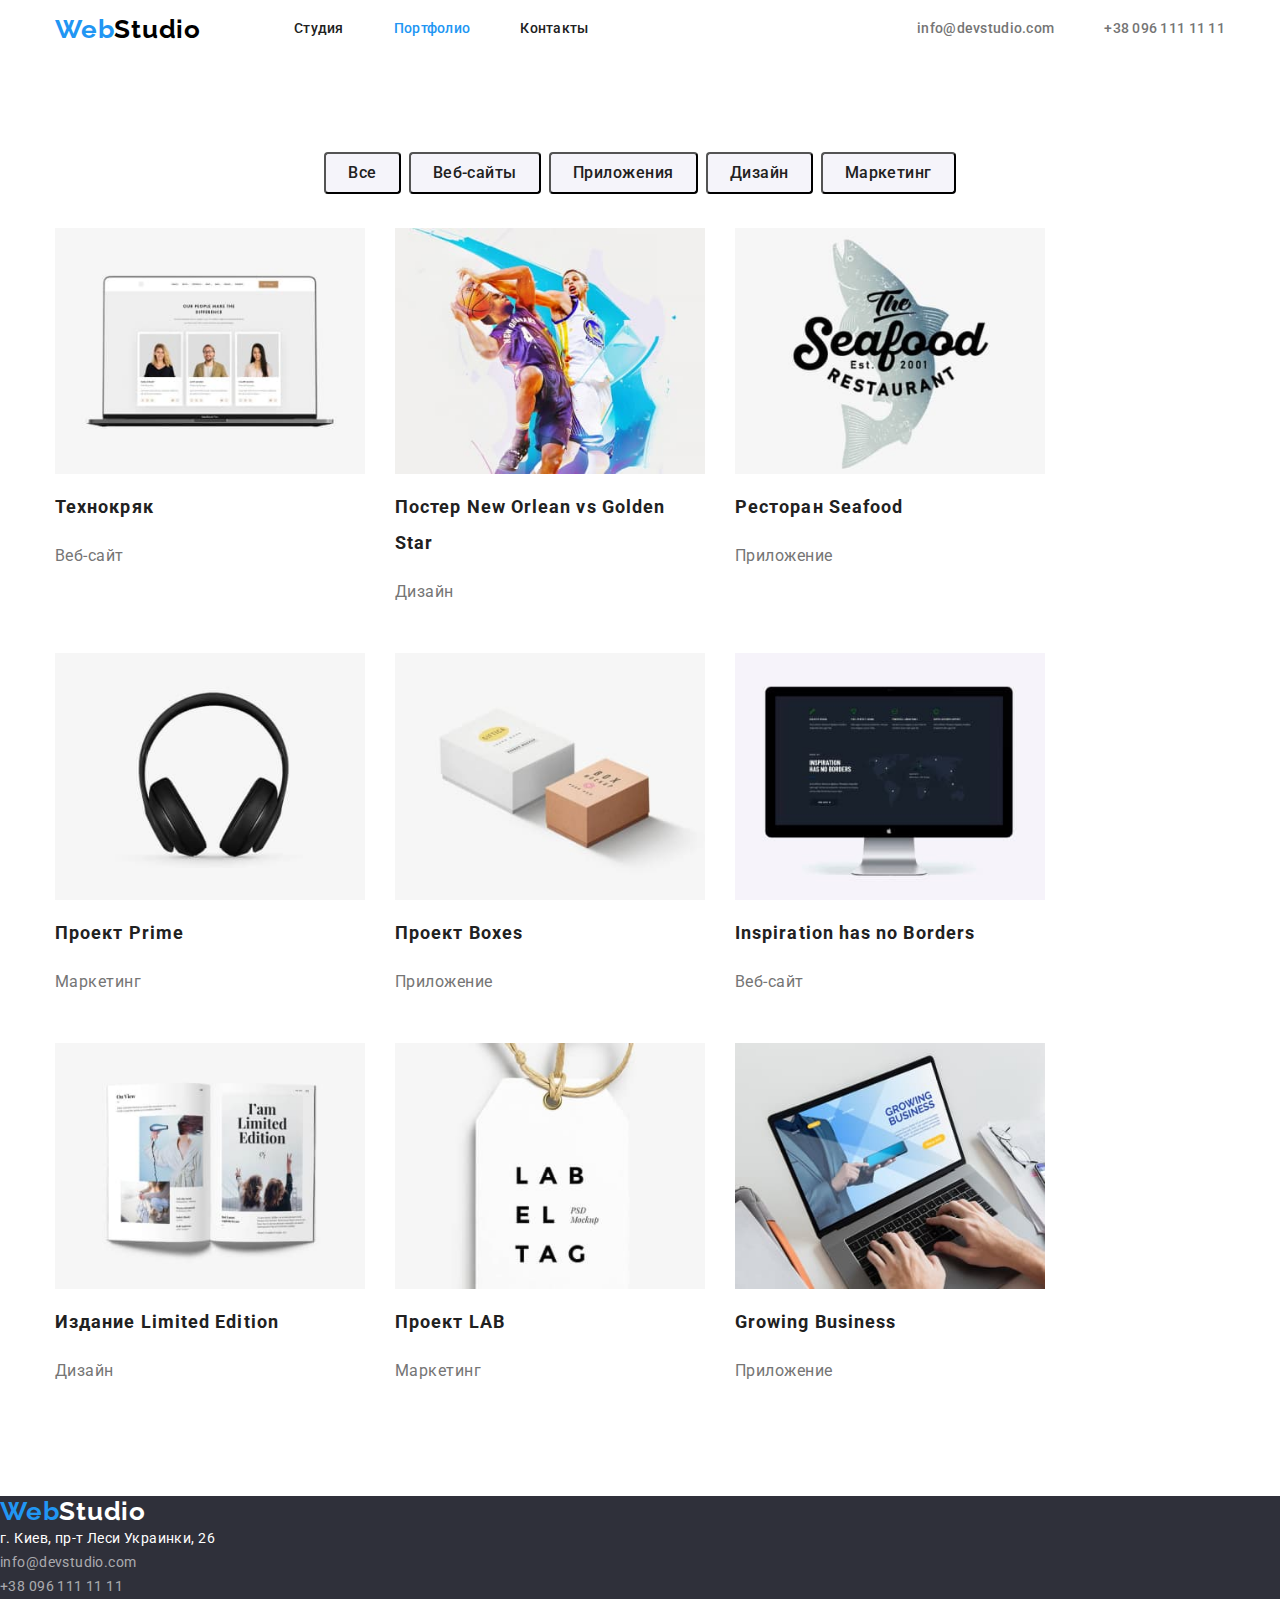
==== portfolio.html @ 19ba5fe2 "добавляет блочную модель и флексбоксы" ====
<!DOCTYPE html>
<html lang="ru">
<head>
    <meta charset="UTF-8">
    <meta http-equiv="X-UA-Compatible" content="IE=edge">
    <meta name="viewport" content="width=device-width, initial-scale=1.0">
    <title>Портфолио</title> 
    <link href="https://fonts.googleapis.com/css2?family=Raleway:wght@700&family=Roboto:wght@400;500;700;900&display=swap"
          rel="stylesheet">
    <link rel="stylesheet" href="https://cdnjs.cloudflare.com/ajax/libs/modern-normalize/1.0.0/modern-normalize.min.css">
    <link rel="stylesheet" href="css/styles.css">
</head>
<body>
    <!--Site header -->
    <header class="page-header">
        <div class="container main-page">
            <nav class="header-nav">
                <a href="" class="logo">Web<span class="logo-studio">Studio</span></a>

                <ul class="site-nav list">
                    <li class="item"><a href="./index.html" class="link">Студия</a></li>
                    <li class="item"><a href="" class="link current">Портфолио</a></li>
                    <li class="item"><a href="" class="link">Контакты</a></li>
                </ul>
            </nav>

            <ul class="auth list">
                <li class="item"><a href="" class="auth-link">info@devstudio.com</a></li>
                <li class="item"><a href="" class="auth-link">+38 096 111 11 11</a></li>
            </ul>
        </div>
    </header>
    <!--portfolio -->
    <main>
        <!--portfolio button -->
        <section class="section">
            <div class="container">
                <ul class="btn list">
                    <li class="item">
                        <button type="button" class="btn-link">Все</button>
                    </li>
                    <li class="item">
                        <button type="button" class="btn-link">Веб-сайты</button>
                    </li>
                    <li class="item">
                        <button type="button" class="btn-link">Приложения</button>
                    </li>
                    <li class="item">
                        <button type="button" class="btn-link">Дизайн</button>
                    </li>
                    <li class="item">
                        <button type="button" class="btn-link">Маркетинг</button>
                    </li>
                </ul>
                <!--portfolio img  -->

                <ul class="portfolio-ection list">
                    <li class="item">
                        <img src="images/website.jpg" alt="web site" width="370">
                        <h2 class="portfolio-title">Технокряк</h2>
                        <p class="portfolio-text">Веб-сайт</p>
                    </li>
                    <li class="item">
                        <img src="images/basketball.jpg" alt="basketball players" width="370">
                        <h2 class="portfolio-title">Постер New Orlean vs Golden Star</h2>
                        <p class="portfolio-text">Дизайн</p>
                    </li>
                    <li class="item">
                        <img src="images/restaurant.jpg" alt="restaurant logo" width="370">
                        <h2 class="portfolio-title">Ресторан Seafood</h2>
                        <p class="portfolio-text">Приложение</p>
                    </li>
                    <li class="item">
                        <img src="images/headphones.jpg" alt="headphones" width="370">
                        <h2 class="portfolio-title">Проект Prime</h2>
                        <p class="portfolio-text">Маркетинг</p>
                    </li>
                    <li class="item">
                        <img src="images/box.jpg" alt="box" width="370">
                        <h2 class="portfolio-title">Проект Boxes</h2>
                        <p class="portfolio-text">Приложение</p>
                    </li>
                    <li class="item">
                        <img src="images/screen.jpg" alt="screen" width="370">
                        <h2 class="portfolio-title">Inspiration has no Borders</h2>
                        <p class="portfolio-text">Веб-сайт</p>
                    </li>
                    <li class="item">
                        <img src="images/book.jpg" alt="book" width="370">
                        <h2 class="portfolio-title">Издание Limited Edition</h2>
                        <p class="portfolio-text">Дизайн</p>
                    </li>
                    <li class="item">
                        <img src="images/label.jpg" alt="label" width="370">
                        <h2 class="portfolio-title">Проект LAB</h2>
                        <p class="portfolio-text">Маркетинг</p>
                    </li>
                    <li class="item">
                        <img src="images/notebook.jpg" alt="notebook" width="370">
                        <h2 class="portfolio-title">Growing Business</h2>
                        <p class="portfolio-text">Приложение</p>
                    </li>
                </ul>
            </div>
        </section>
    </main>
    <!--footer-->
    <footer class="footer">
        <a href="" class="footer-logo">Web<span class="footer-studio">Studio</span> </a>

        <address>
            <ul class="address list">
                <li class="address-link">г. Киев, пр-т Леси Украинки, 26</li>
                <li><a href="" class="footer-link">info@devstudio.com</a></li>
                <li><a href="" class="footer-link">+38 096 111 11 11</a></li>
            </ul>
        </address>
    </footer>
</body>
</html>
---- css/styles.css ----
:root {
  --primary-text-colour: #757575;
  --title-text-colour: #212121;
  --accent-text-colour: #2196f3;
  --primary-white-colour: #fff;
  --background-secondary-color: #2f303a;
  --background-grey-color: #f5f4fa;
}

body {
  background-color: var(--primary-white-colour);
  color: var(--primary-text-colour);
  font-family: Roboto, sans-serif;
}

.list {
  list-style: none;
  padding: 0;
  margin: 0;
}

/* Site header */

.container {
  width: 1200px;
  padding-left: 15px;
  padding-right: 15px;
  margin: 0 auto;
}

.main-page,
.header-nav {
  display: flex;
  align-items: center;  
}

 

.logo,
.footer-logo {
  color: var(--accent-text-colour);
  font-family: Raleway, sans-serif;
  font-weight: 700;
  font-size: 26px;
  line-height: 1.19;
  letter-spacing: 0.03em;
  text-decoration: none;
}

.logo-studio {
  color: #000000;
}

.site-nav {
  display: flex;
  margin-left: 93px;
}

.site-nav .item + .item {
  margin-left: 50px;
}

.link {
  display: block;
  padding-top: 21px;
  padding-bottom: 21px;
  
  color: var(--title-text-colour);
  font-weight: 500;
  font-size: 14px;
  line-height: 1.14;
  letter-spacing: 0.02em;
  text-decoration: none;
}

.link:hover,
.link:focus {
  color: var(--accent-text-colour);
}

.link.current {
  color: var(--accent-text-colour);
}

.auth  {
   display: flex;
   margin-left: auto;
}

.auth .item + .item {
  margin-left: 50px;
}

.auth-link {
  display: block;
  padding-top: 21px;
  padding-bottom: 21px;
  
  color: var(--primary-text-colour);
  font-weight: 500;
  font-size: 14px;
  line-height: 1.14;
  letter-spacing: 0.02em;
  text-decoration: none;
}

.auth-link:hover,
.auth-link:focus {
  color: var(--accent-text-colour);
}

/* Hero */

.hero {
  background-color: var(--background-secondary-color);
  text-align: center;
}

.section-hero {
  padding-top: 200px;
  padding-bottom: 200px;
}

.title {
  margin-top: 0;
  margin-bottom: 30px;

  color: var(--primary-white-colour);
  font-weight: 900;
  font-size: 44px;
  line-height: 1.36;
  letter-spacing: 0.06em;
  text-transform: uppercase;
}

.button {
  background-color: var(--accent-text-colour);
  color: var(--primary-white-colour);

  font-weight: 700;
  font-size: 16px;
  line-height: 1.88;
  letter-spacing: 0.06em;
  cursor: pointer;
}

/* features */

.section {
  padding-top: 94px;
  padding-bottom: 94px;
}

.section.no-padding {
  padding-top: 0;
  padding-bottom: 94px;
}

.feature {
  display: flex;
}

.feature .item + .item {
  margin-left: 30px;
}

.feature .item {
  width: 270px;
}

.section-title {
  margin-top: 0;
  margin-bottom: 10px;

  color: var(--title-text-colour);
  font-weight: 700;
  font-size: 14px;
  line-height: 1.14;
  letter-spacing: 0.03em;
  text-transform: uppercase;
}

.section-text {
  margin-top: 0;
  margin-bottom: 0;

  font-weight: 400;
  font-size: 14px;
  line-height: 1.71;
  letter-spacing: 0.03em;
}

/* Activities */

.heading {
  margin-top: 0;
  margin-bottom: 50px;

  color: var(--title-text-colour);
  font-weight: 700;
  font-size: 36px;
  line-height: 1.17;
  text-align: center;
  letter-spacing: 0.03em;
}

.img  {
  display: flex;

  margin-top: 0;
  margin-bottom: 0;
}

.img .item + .item {
  margin-left: 30px;
}


/* Team */

.team {
  background: var(--background-grey-color);  
}

.caption {
  margin-top: 0;
  margin-bottom: 50px;

  color: var(--title-text-colour);
  font-weight: 700;
  font-size: 36px;
  line-height: 1.17;
  text-align: center;
  letter-spacing: 0.03em;
}

.caption-content {
  display: flex; 
}

.caption-content .item + .item {
  margin-left: 30px;
}

img {
  display: block;
  max-width: 100%;
  height: auto;
}

.card-content {
  background-color: var(--primary-white-colour);
  text-align: center;
  padding-top: 30px;
  padding-bottom: 30px;
}

.caption-title {
  margin-top: 0;
  margin-bottom: 10px;

  color: var(--title-text-colour);
  font-weight: 500;
  font-size: 16px;
  line-height: 1.19;
  letter-spacing: 0.03em;
}

.caption-text {
  margin-bottom: 0;
  margin-top: 0;

  font-weight: 400;
  font-size: 16px;
  line-height: 1.19;
  letter-spacing: 0.03em;
}

/* footer */
.footer {
  background-color: var(--background-secondary-color);
}

.footer-studio {
  color: var(--primary-white-colour);
}

.address-link {
  color: var(--primary-white-colour);
  font-style: normal;
  font-weight: 400;
  font-size: 14px;
  line-height: 1.71;
  letter-spacing: 0.03em;
}

.footer-link {
  color: rgba(255, 255, 255, 0.6);
  font-style: normal;
  font-weight: 400;
  font-size: 14px;
  line-height: 1.71;
  letter-spacing: 0.03em;
  text-decoration: none;
}

.footer-link:hover,
.footer-link:focus {
  color: var(--accent-text-colour);
}

/* portfolio */

/* portfolio button */

.btn {
  display: flex;
  justify-content: center;
  margin-bottom: 34px;
}

.btn .item + .item {
  margin-left: 8px;
}

.btn-link {
  
  border-radius: 4px;
  padding: 6px 22px;

  background-color: #f5f4fa;
  color: var(--title-text-colour);
  font-weight: 500;
  font-size: 16px;
  line-height: 1.63;
  letter-spacing: 0.03em;
  cursor: pointer;
}

.btn-link:hover,
.btn-link:focus {
  background-color: var(--accent-text-colour);
  color: var(--primary-white-colour);
}

/* portfolio img  */

.portfolio-ection {
  display: flex;
  flex-wrap: wrap;
  
  margin-left: -30px;
  margin-bottom: -30px;  
}
 
.portfolio-ection .item {
  flex-basis: calc(100% / 3 - 90px);

  margin-left: 30px;
  margin-bottom: 30px;    
}

.portfolio-title {
  color: var(--title-text-colour);
  font-weight: 700;
  font-size: 18px;
  line-height: 2;
  letter-spacing: 0.06em;
}

.portfolio-text {
  font-weight: 400;
  font-size: 16px;
  line-height: 1.88;
  letter-spacing: 0.03em;
}
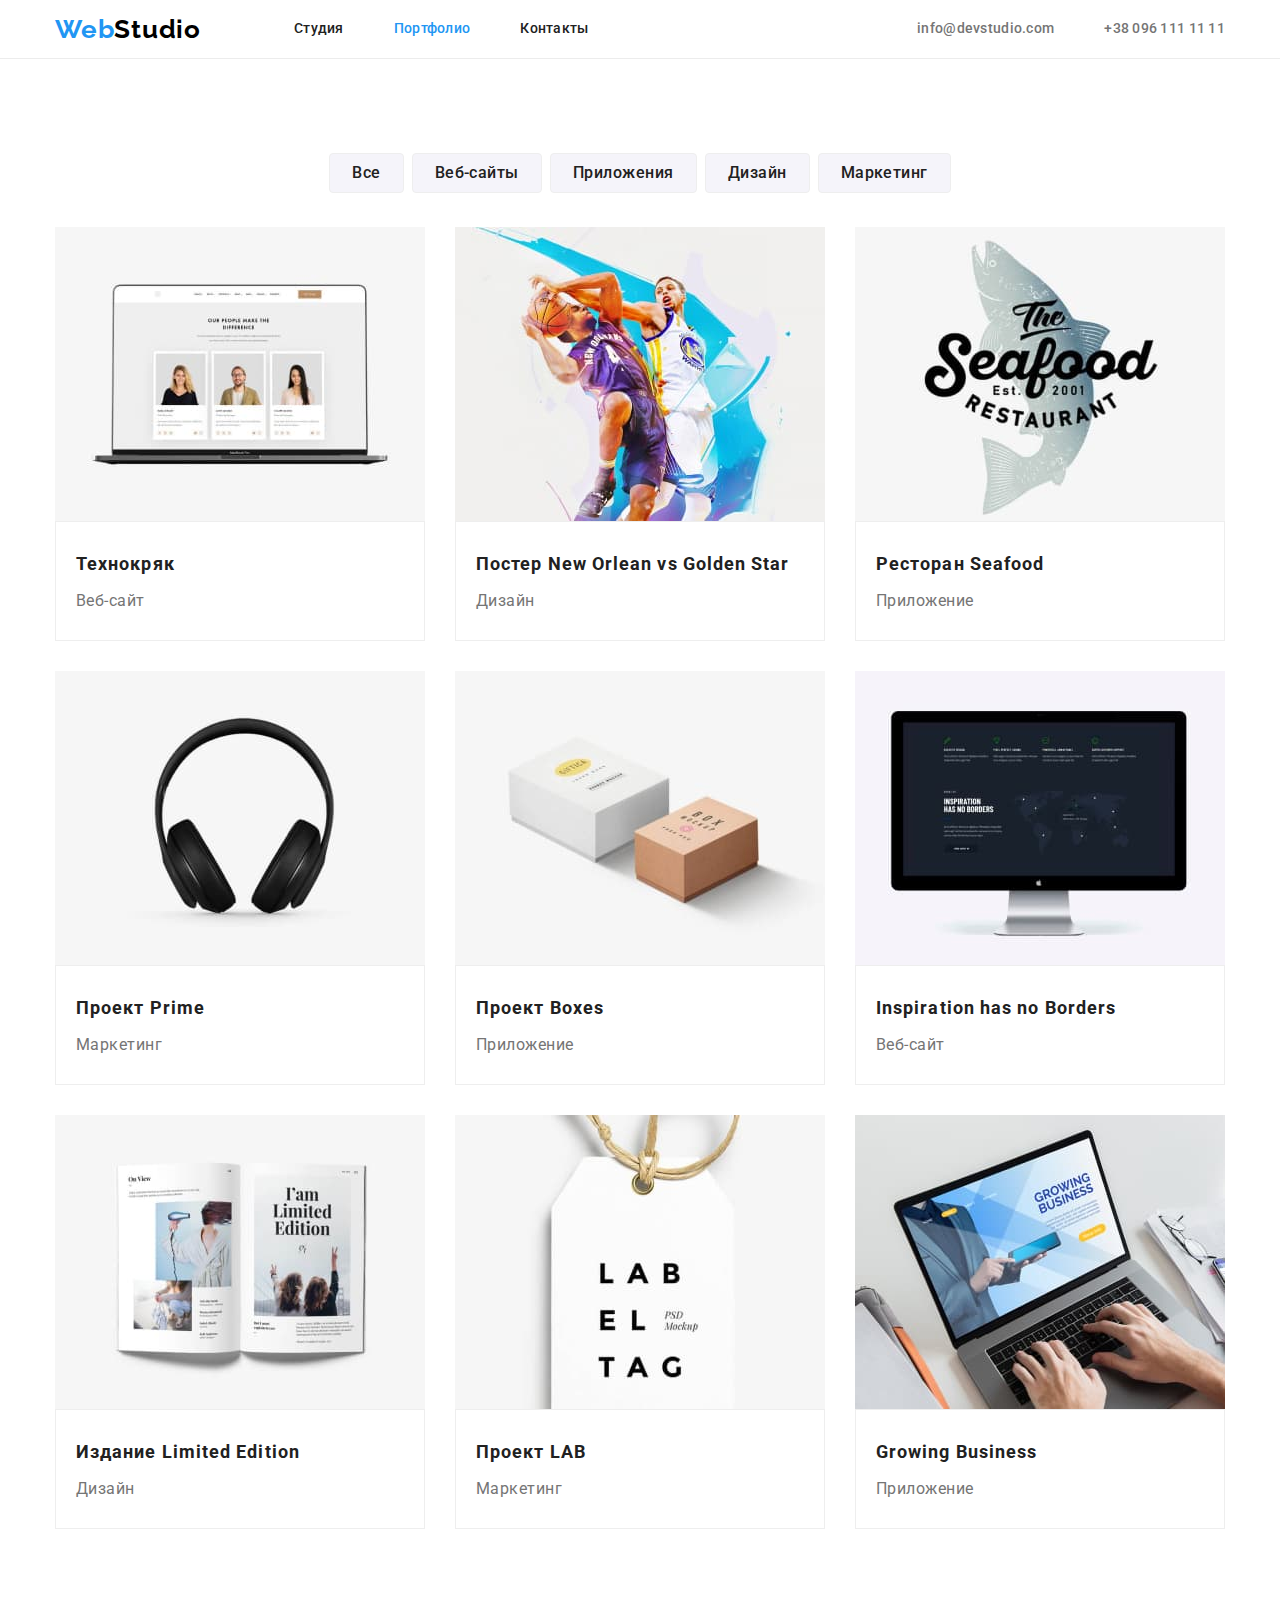
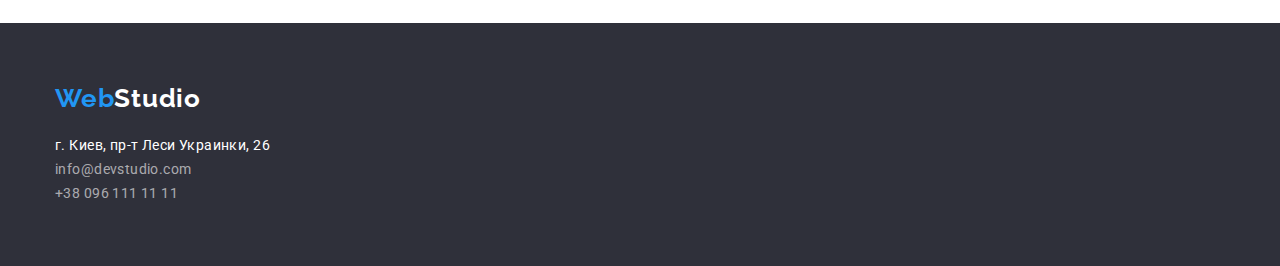
==== commit 103682bc: "добавляет доработки по флексам" ====
--- a/portfolio.html
+++ b/portfolio.html
@@ -12,7 +12,7 @@
 </head>
 <body>
     <!--Site header -->
-    <header class="page-header">
+    <header class="page-header portfolio-heder">
         <div class="container main-page">
             <nav class="header-nav">
                 <a href="" class="logo">Web<span class="logo-studio">Studio</span></a>
@@ -35,6 +35,7 @@
         <!--portfolio button -->
         <section class="section">
             <div class="container">
+                
                 <ul class="btn list">
                     <li class="item">
                         <button type="button" class="btn-link">Все</button>
@@ -56,49 +57,85 @@
 
                 <ul class="portfolio-ection list">
                     <li class="item">
-                        <img src="images/website.jpg" alt="web site" width="370">
-                        <h2 class="portfolio-title">Технокряк</h2>
-                        <p class="portfolio-text">Веб-сайт</p>
+                        <div class="portfolio-card">
+                            <img src="images/website.jpg" alt="web site" width="370">
+                        </div>
+                        <div class="portfolio-content">
+                            <h2 class="portfolio-title">Технокряк</h2>
+                            <p class="portfolio-text">Веб-сайт</p>
+                        </div>
                     </li>
                     <li class="item">
+                        <div class="portfolio-card">
                         <img src="images/basketball.jpg" alt="basketball players" width="370">
-                        <h2 class="portfolio-title">Постер New Orlean vs Golden Star</h2>
-                        <p class="portfolio-text">Дизайн</p>
+                        </div>
+                        <div class="portfolio-content">
+                            <h2 class="portfolio-title">Постер New Orlean vs Golden Star</h2>
+                            <p class="portfolio-text">Дизайн</p>
+                        </div>
                     </li>
                     <li class="item">
-                        <img src="images/restaurant.jpg" alt="restaurant logo" width="370">
-                        <h2 class="portfolio-title">Ресторан Seafood</h2>
-                        <p class="portfolio-text">Приложение</p>
+                        <div class="portfolio-card">
+                            <img src="images/restaurant.jpg" alt="restaurant logo" width="370">
+                        </div>
+                        <div class="portfolio-content">
+                            <h2 class="portfolio-title">Ресторан Seafood</h2>
+                            <p class="portfolio-text">Приложение</p>
+                        </div>
                     </li>
                     <li class="item">
-                        <img src="images/headphones.jpg" alt="headphones" width="370">
-                        <h2 class="portfolio-title">Проект Prime</h2>
-                        <p class="portfolio-text">Маркетинг</p>
+                        <div class="portfolio-card">
+                            <img src="images/headphones.jpg" alt="headphones" width="370">
+                        </div>
+                        <div class="portfolio-content">
+                            <h2 class="portfolio-title">Проект Prime</h2>
+                            <p class="portfolio-text">Маркетинг</p>
+                        </div>
                     </li>
                     <li class="item">
-                        <img src="images/box.jpg" alt="box" width="370">
-                        <h2 class="portfolio-title">Проект Boxes</h2>
-                        <p class="portfolio-text">Приложение</p>
+                        <div class="portfolio-card">
+                            <img src="images/box.jpg" alt="box" width="370">
+                        </div>
+                        <div class="portfolio-content">
+                            <h2 class="portfolio-title">Проект Boxes</h2>
+                            <p class="portfolio-text">Приложение</p>
+                        </div>
                     </li>
                     <li class="item">
-                        <img src="images/screen.jpg" alt="screen" width="370">
-                        <h2 class="portfolio-title">Inspiration has no Borders</h2>
-                        <p class="portfolio-text">Веб-сайт</p>
+                        <div class="portfolio-card">
+                            <img src="images/screen.jpg" alt="screen" width="370">
+                        </div>
+                        <div class="portfolio-content">
+                            <h2 class="portfolio-title">Inspiration has no Borders</h2>
+                            <p class="portfolio-text">Веб-сайт</p>
+                        </div>
                     </li>
                     <li class="item">
-                        <img src="images/book.jpg" alt="book" width="370">
-                        <h2 class="portfolio-title">Издание Limited Edition</h2>
-                        <p class="portfolio-text">Дизайн</p>
+                        <div class="portfolio-card">
+                            <img src="images/book.jpg" alt="book" width="370">
+                        </div>
+                        <div class="portfolio-content">
+                            <h2 class="portfolio-title">Издание Limited Edition</h2>
+                            <p class="portfolio-text">Дизайн</p>
+                        </div>
                     </li>
                     <li class="item">
-                        <img src="images/label.jpg" alt="label" width="370">
-                        <h2 class="portfolio-title">Проект LAB</h2>
-                        <p class="portfolio-text">Маркетинг</p>
+                        <div class="portfolio-card">
+                            <img src="images/label.jpg" alt="label" width="370">
+                        </div>
+                        <div class="portfolio-content">
+                            <h2 class="portfolio-title">Проект LAB</h2>
+                            <p class="portfolio-text">Маркетинг</p>
+                        </div>
                     </li>
                     <li class="item">
-                        <img src="images/notebook.jpg" alt="notebook" width="370">
-                        <h2 class="portfolio-title">Growing Business</h2>
-                        <p class="portfolio-text">Приложение</p>
+                        <div class="portfolio-card">
+                            <img src="images/notebook.jpg" alt="notebook" width="370">
+                        </div>
+                        <div class="portfolio-content">
+                            <h2 class="portfolio-title">Growing Business</h2>
+                            <p class="portfolio-text">Приложение</p>
+                        </div>
                     </li>
                 </ul>
             </div>
@@ -106,15 +143,18 @@
     </main>
     <!--footer-->
     <footer class="footer">
-        <a href="" class="footer-logo">Web<span class="footer-studio">Studio</span> </a>
+        <div class="container">
+            <a href="" class="footer-logo">Web<span class="footer-studio">Studio</span> </a>
+    
+            <address>
+                <ul class="address list">
+                    <li class="address-link">г. Киев, пр-т Леси Украинки, 26</li>
+                    <li><a href="" class="footer-link">info@devstudio.com</a></li>
+                    <li><a href="" class="footer-link">+38 096 111 11 11</a></li>
+                </ul>
+            </address>
+        </div>
+    </footer>
 
-        <address>
-            <ul class="address list">
-                <li class="address-link">г. Киев, пр-т Леси Украинки, 26</li>
-                <li><a href="" class="footer-link">info@devstudio.com</a></li>
-                <li><a href="" class="footer-link">+38 096 111 11 11</a></li>
-            </ul>
-        </address>
-    </footer>
 </body>
 </html>--- a/css/styles.css
+++ b/css/styles.css
@@ -31,10 +31,8 @@
 .main-page,
 .header-nav {
   display: flex;
-  align-items: center;  
-}
-
- 
+  align-items: center;
+}
 
 .logo,
 .footer-logo {
@@ -64,7 +62,7 @@
   display: block;
   padding-top: 21px;
   padding-bottom: 21px;
-  
+
   color: var(--title-text-colour);
   font-weight: 500;
   font-size: 14px;
@@ -82,9 +80,9 @@
   color: var(--accent-text-colour);
 }
 
-.auth  {
-   display: flex;
-   margin-left: auto;
+.auth {
+  display: flex;
+  margin-left: auto;
 }
 
 .auth .item + .item {
@@ -95,7 +93,7 @@
   display: block;
   padding-top: 21px;
   padding-bottom: 21px;
-  
+
   color: var(--primary-text-colour);
   font-weight: 500;
   font-size: 14px;
@@ -134,8 +132,12 @@
 }
 
 .button {
+  border: none;
+
   background-color: var(--accent-text-colour);
   color: var(--primary-white-colour);
+  box-shadow: 0px 4px 4px rgba(0, 0, 0, 0.15);
+  border-radius: 4px;
 
   font-weight: 700;
   font-size: 16px;
@@ -204,7 +206,7 @@
   letter-spacing: 0.03em;
 }
 
-.img  {
+.img {
   display: flex;
 
   margin-top: 0;
@@ -215,11 +217,10 @@
   margin-left: 30px;
 }
 
-
 /* Team */
 
 .team {
-  background: var(--background-grey-color);  
+  background: var(--background-grey-color);
 }
 
 .caption {
@@ -235,14 +236,14 @@
 }
 
 .caption-content {
-  display: flex; 
+  display: flex;
 }
 
 .caption-content .item + .item {
   margin-left: 30px;
 }
 
-img {
+.card-thumb img {
   display: block;
   max-width: 100%;
   height: auto;
@@ -279,10 +280,16 @@
 /* footer */
 .footer {
   background-color: var(--background-secondary-color);
+  padding-top: 60px;
+  padding-bottom: 60px;
 }
 
 .footer-studio {
   color: var(--primary-white-colour);
+}
+
+.address {
+  margin-top: 20px;
 }
 
 .address-link {
@@ -295,6 +302,8 @@
 }
 
 .footer-link {
+  margin-top: 9px;
+
   color: rgba(255, 255, 255, 0.6);
   font-style: normal;
   font-weight: 400;
@@ -311,6 +320,14 @@
 
 /* portfolio */
 
+/* site header */
+
+.portfolio-heder {
+  border-bottom-width: 1px;
+  border-bottom-style: solid;
+  border-bottom-color: #ececec;
+}
+
 /* portfolio button */
 
 .btn {
@@ -324,7 +341,7 @@
 }
 
 .btn-link {
-  
+  border: 1px solid #eeeeee;
   border-radius: 4px;
   padding: 6px 22px;
 
@@ -341,6 +358,8 @@
 .btn-link:focus {
   background-color: var(--accent-text-colour);
   color: var(--primary-white-colour);
+  border: 1px solid #eeeeee;
+  border-radius: 4px;
 }
 
 /* portfolio img  */
@@ -348,19 +367,31 @@
 .portfolio-ection {
   display: flex;
   flex-wrap: wrap;
-  
+
   margin-left: -30px;
-  margin-bottom: -30px;  
-}
- 
+  margin-bottom: -30px;
+}
+
 .portfolio-ection .item {
   flex-basis: calc(100% / 3 - 90px);
 
   margin-left: 30px;
-  margin-bottom: 30px;    
+  margin-bottom: 30px;
+}
+
+img {
+  display: block;
+}
+
+.portfolio-content {
+  border: 1px solid #eee;
+  padding: 24px 20px;
 }
 
 .portfolio-title {
+  margin-top: 0;
+  margin-bottom: 4px;
+
   color: var(--title-text-colour);
   font-weight: 700;
   font-size: 18px;
@@ -369,6 +400,7 @@
 }
 
 .portfolio-text {
+  margin: 0;
   font-weight: 400;
   font-size: 16px;
   line-height: 1.88;
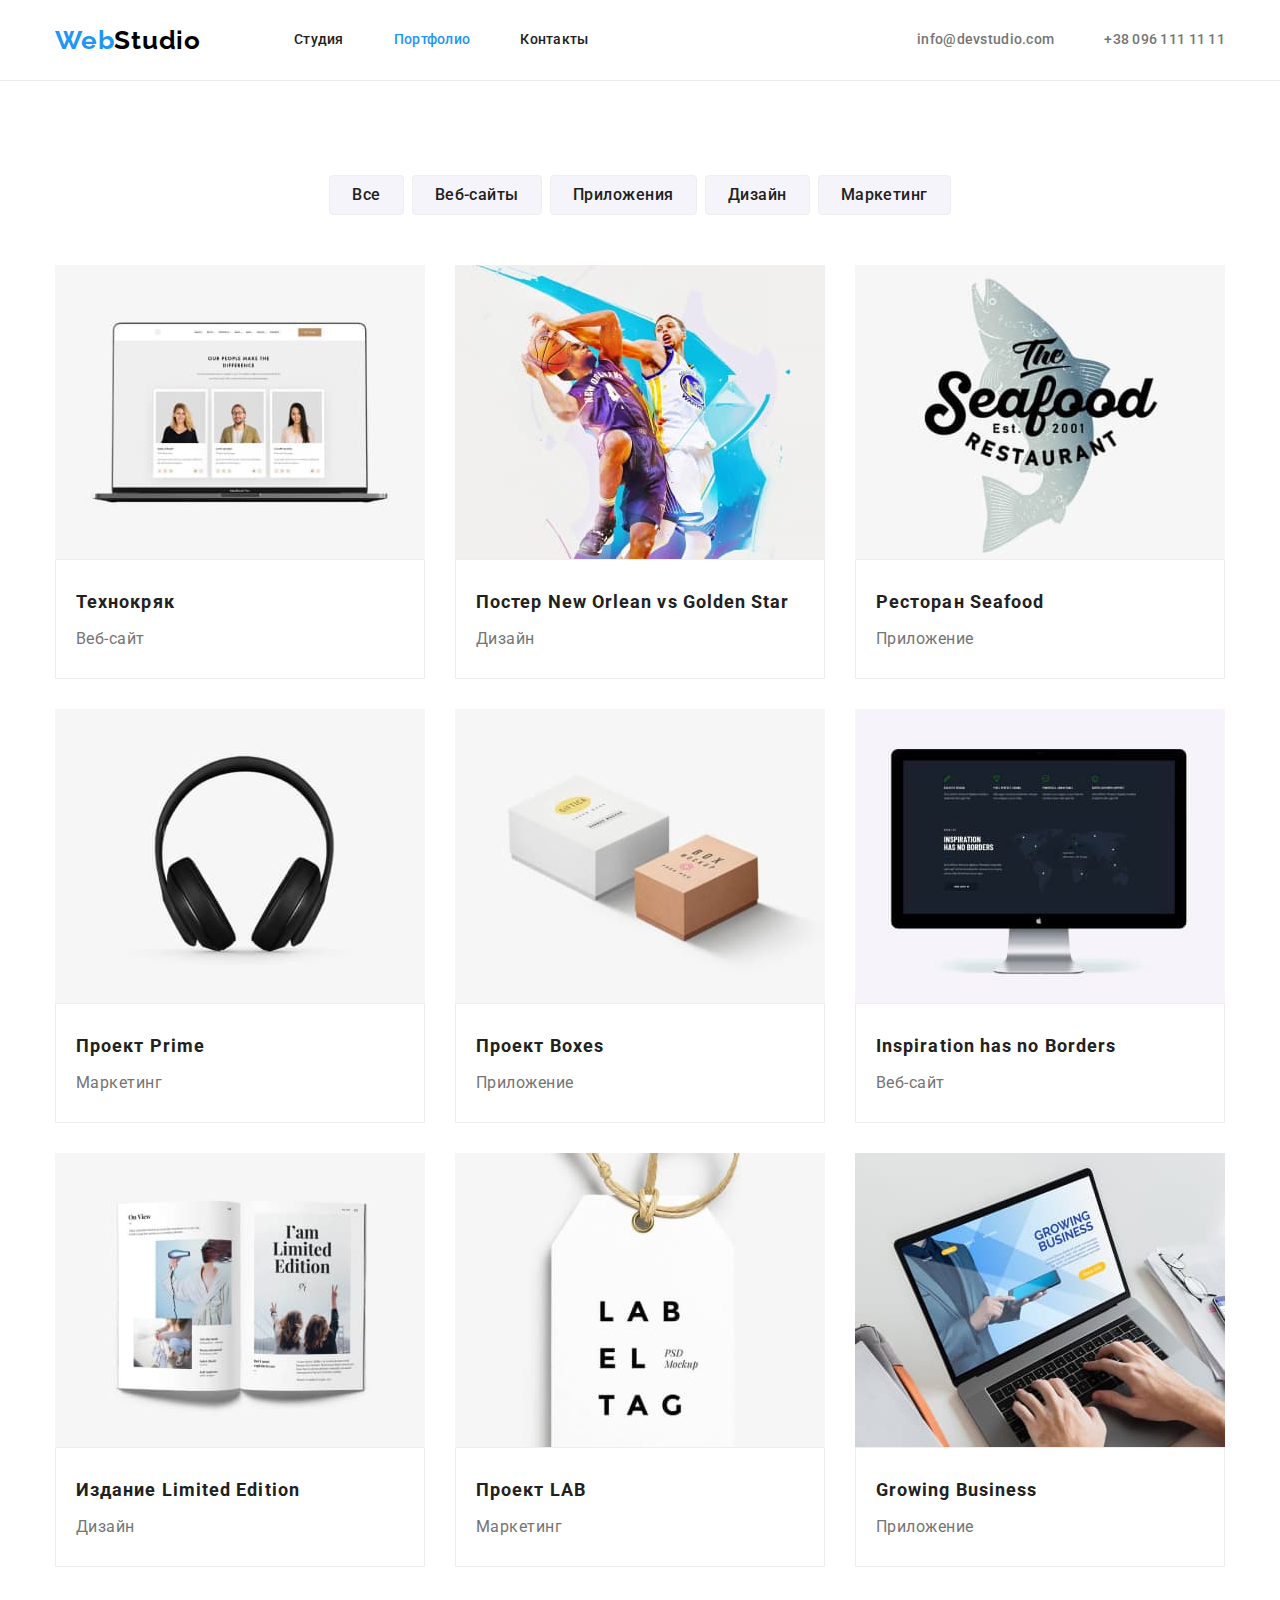
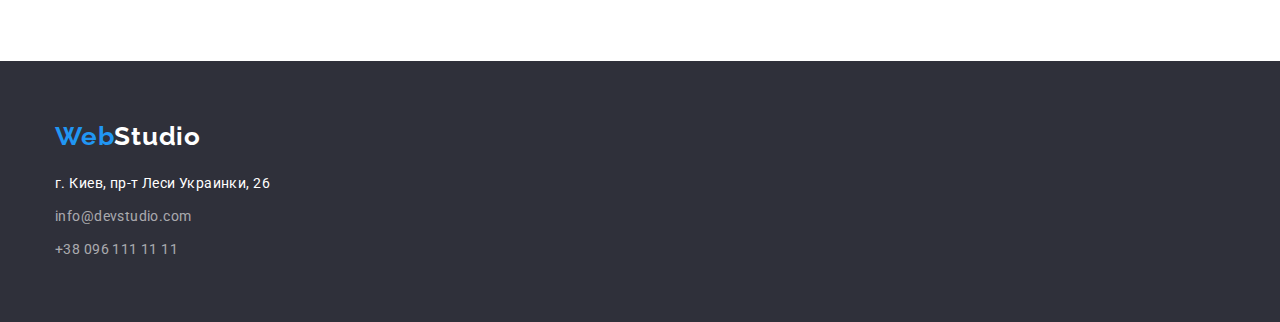
==== commit 006ff3e8: "добавляет правки ментора" ====
--- a/portfolio.html
+++ b/portfolio.html
@@ -25,8 +25,8 @@
             </nav>
 
             <ul class="auth list">
-                <li class="item"><a href="" class="auth-link">info@devstudio.com</a></li>
-                <li class="item"><a href="" class="auth-link">+38 096 111 11 11</a></li>
+                <li class="item"><a href="mailto:info@devstudio.com" class="auth-link">info@devstudio.com</a></li>
+                <li class="item"><a href="tel:+380961111111" class="auth-link">+38 096 111 11 11</a></li>
             </ul>
         </div>
     </header>
@@ -57,85 +57,104 @@
 
                 <ul class="portfolio-ection list">
                     <li class="item">
-                        <div class="portfolio-card">
-                            <img src="images/website.jpg" alt="web site" width="370">
-                        </div>
-                        <div class="portfolio-content">
-                            <h2 class="portfolio-title">Технокряк</h2>
-                            <p class="portfolio-text">Веб-сайт</p>
-                        </div>
+                        <article class="card">
+                            <div class="portfolio-card">
+                                <img src="images/website.jpg" alt="web site" width="370">
+                            </div>
+                            <div class="portfolio-content">
+                                <h2 class="portfolio-title">Технокряк</h2>
+                                <p class="portfolio-text">Веб-сайт</p>
+                            </div>
+                        </article>
                     </li>
                     <li class="item">
-                        <div class="portfolio-card">
-                        <img src="images/basketball.jpg" alt="basketball players" width="370">
-                        </div>
-                        <div class="portfolio-content">
-                            <h2 class="portfolio-title">Постер New Orlean vs Golden Star</h2>
-                            <p class="portfolio-text">Дизайн</p>
-                        </div>
+                        <article class="card">
+                            <div class="portfolio-card">
+                            <img src="images/basketball.jpg" alt="basketball players" width="370">
+                            </div>
+                            <div class="portfolio-content">
+                                <h2 class="portfolio-title">Постер New Orlean vs Golden Star</h2>
+                                <p class="portfolio-text">Дизайн</p>
+                            </div>
+                        </article>
                     </li>
                     <li class="item">
-                        <div class="portfolio-card">
-                            <img src="images/restaurant.jpg" alt="restaurant logo" width="370">
-                        </div>
-                        <div class="portfolio-content">
-                            <h2 class="portfolio-title">Ресторан Seafood</h2>
-                            <p class="portfolio-text">Приложение</p>
-                        </div>
+                        <article class="card">
+                            <div class="portfolio-card">
+                                <img src="images/restaurant.jpg" alt="restaurant logo" width="370">
+                            </div>
+                            <div class="portfolio-content">
+                                <h2 class="portfolio-title">Ресторан Seafood</h2>
+                                <p class="portfolio-text">Приложение</p>
+                            </div>
+                        </article>
                     </li>
                     <li class="item">
-                        <div class="portfolio-card">
-                            <img src="images/headphones.jpg" alt="headphones" width="370">
-                        </div>
-                        <div class="portfolio-content">
-                            <h2 class="portfolio-title">Проект Prime</h2>
-                            <p class="portfolio-text">Маркетинг</p>
-                        </div>
+                        <article class="card">
+                            <div class="portfolio-card">
+                                <img src="images/headphones.jpg" alt="headphones" width="370">
+                            </div>
+
+                            <div class="portfolio-content">
+                                <h2 class="portfolio-title">Проект Prime</h2>
+                                <p class="portfolio-text">Маркетинг</p>
+                            </div>
+                        </article>
                     </li>
                     <li class="item">
-                        <div class="portfolio-card">
-                            <img src="images/box.jpg" alt="box" width="370">
-                        </div>
-                        <div class="portfolio-content">
-                            <h2 class="portfolio-title">Проект Boxes</h2>
-                            <p class="portfolio-text">Приложение</p>
-                        </div>
+                        <article class="card">
+                            <div class="portfolio-card">
+                                <img src="images/box.jpg" alt="box" width="370">
+                            </div>
+                            <div class="portfolio-content">
+                                <h2 class="portfolio-title">Проект Boxes</h2>
+                                <p class="portfolio-text">Приложение</p>
+                            </div>
+                        </article>
                     </li>
                     <li class="item">
-                        <div class="portfolio-card">
-                            <img src="images/screen.jpg" alt="screen" width="370">
-                        </div>
-                        <div class="portfolio-content">
-                            <h2 class="portfolio-title">Inspiration has no Borders</h2>
-                            <p class="portfolio-text">Веб-сайт</p>
-                        </div>
+                        <article class="card">
+                            <div class="portfolio-card">
+                                <img src="images/screen.jpg" alt="screen" width="370">
+                            </div>
+                            <div class="portfolio-content">
+                                <h2 class="portfolio-title">Inspiration has no Borders</h2>
+                                <p class="portfolio-text">Веб-сайт</p>
+                            </div>
+                        </article>
                     </li>
                     <li class="item">
-                        <div class="portfolio-card">
-                            <img src="images/book.jpg" alt="book" width="370">
-                        </div>
-                        <div class="portfolio-content">
-                            <h2 class="portfolio-title">Издание Limited Edition</h2>
-                            <p class="portfolio-text">Дизайн</p>
-                        </div>
+                        <article class="card">
+                            <div class="portfolio-card">
+                                <img src="images/book.jpg" alt="book" width="370">
+                            </div>
+                            <div class="portfolio-content">
+                                <h2 class="portfolio-title">Издание Limited Edition</h2>
+                                <p class="portfolio-text">Дизайн</p>
+                            </div>
+                        </article>
                     </li>
                     <li class="item">
-                        <div class="portfolio-card">
-                            <img src="images/label.jpg" alt="label" width="370">
-                        </div>
-                        <div class="portfolio-content">
-                            <h2 class="portfolio-title">Проект LAB</h2>
-                            <p class="portfolio-text">Маркетинг</p>
-                        </div>
+                        <article class="card">
+                            <div class="portfolio-card">
+                                <img src="images/label.jpg" alt="label" width="370">
+                            </div>
+                            <div class="portfolio-content">
+                                <h2 class="portfolio-title">Проект LAB</h2>
+                                <p class="portfolio-text">Маркетинг</p>
+                            </div>
+                        </article>
                     </li>
                     <li class="item">
-                        <div class="portfolio-card">
-                            <img src="images/notebook.jpg" alt="notebook" width="370">
-                        </div>
-                        <div class="portfolio-content">
-                            <h2 class="portfolio-title">Growing Business</h2>
-                            <p class="portfolio-text">Приложение</p>
-                        </div>
+                        <article class="card">
+                            <div class="portfolio-card">
+                                <img src="images/notebook.jpg" alt="notebook" width="370">
+                            </div>
+                            <div class="portfolio-content">
+                                <h2 class="portfolio-title">Growing Business</h2>
+                                <p class="portfolio-text">Приложение</p>
+                            </div>
+                        </article>
                     </li>
                 </ul>
             </div>
@@ -144,14 +163,18 @@
     <!--footer-->
     <footer class="footer">
         <div class="container">
+
             <a href="" class="footer-logo">Web<span class="footer-studio">Studio</span> </a>
-    
-            <address>
+
+            <address class="footer-address">
+
+                <p class="address-link">г. Киев, пр-т Леси Украинки, 26</p>
+
                 <ul class="address list">
-                    <li class="address-link">г. Киев, пр-т Леси Украинки, 26</li>
-                    <li><a href="" class="footer-link">info@devstudio.com</a></li>
-                    <li><a href="" class="footer-link">+38 096 111 11 11</a></li>
+                    <li><a href="mailto:info@devstudio.com" class="footer-link">info@devstudio.com</a></li>
+                    <li class="tel"><a href="tel:+380961111111" class="footer-link">+38 096 111 11 11</a></li>
                 </ul>
+
             </address>
         </div>
     </footer>
--- a/css/styles.css
+++ b/css/styles.css
@@ -13,6 +13,12 @@
   font-family: Roboto, sans-serif;
 }
 
+img {
+  display: block;
+  max-width: 100%;
+  margin: 0;
+}
+
 .list {
   list-style: none;
   padding: 0;
@@ -60,8 +66,8 @@
 
 .link {
   display: block;
-  padding-top: 21px;
-  padding-bottom: 21px;
+  padding-top: 32px;
+  padding-bottom: 32px;
 
   color: var(--title-text-colour);
   font-weight: 500;
@@ -91,8 +97,8 @@
 
 .auth-link {
   display: block;
-  padding-top: 21px;
-  padding-bottom: 21px;
+  padding-top: 32px;
+  padding-bottom: 32px;
 
   color: var(--primary-text-colour);
   font-weight: 500;
@@ -120,8 +126,8 @@
 }
 
 .title {
-  margin-top: 0;
-  margin-bottom: 30px;
+  width: 696px;
+  margin: 0 auto;
 
   color: var(--primary-white-colour);
   font-weight: 900;
@@ -133,6 +139,7 @@
 
 .button {
   border: none;
+  margin-top: 30px;
 
   background-color: var(--accent-text-colour);
   color: var(--primary-white-colour);
@@ -153,7 +160,7 @@
   padding-bottom: 94px;
 }
 
-.section.no-padding {
+.section .no-padding {
   padding-top: 0;
   padding-bottom: 94px;
 }
@@ -208,9 +215,6 @@
 
 .img {
   display: flex;
-
-  margin-top: 0;
-  margin-bottom: 0;
 }
 
 .img .item + .item {
@@ -243,17 +247,14 @@
   margin-left: 30px;
 }
 
-.card-thumb img {
-  display: block;
-  max-width: 100%;
-  height: auto;
+.caption-card {
+  width: 270px;
 }
 
 .card-content {
   background-color: var(--primary-white-colour);
   text-align: center;
-  padding-top: 30px;
-  padding-bottom: 30px;
+  padding: 30px;
 }
 
 .caption-title {
@@ -288,11 +289,14 @@
   color: var(--primary-white-colour);
 }
 
-.address {
+.footer-address {
   margin-top: 20px;
 }
 
 .address-link {
+  margin-top: 0;
+  margin-bottom: 0;
+
   color: var(--primary-white-colour);
   font-style: normal;
   font-weight: 400;
@@ -301,9 +305,11 @@
   letter-spacing: 0.03em;
 }
 
+.address {
+  margin-top: 9px;
+}
+
 .footer-link {
-  margin-top: 9px;
-
   color: rgba(255, 255, 255, 0.6);
   font-style: normal;
   font-weight: 400;
@@ -316,6 +322,10 @@
 .footer-link:hover,
 .footer-link:focus {
   color: var(--accent-text-colour);
+}
+
+.tel {
+  margin-top: 9px;
 }
 
 /* portfolio */
@@ -333,7 +343,7 @@
 .btn {
   display: flex;
   justify-content: center;
-  margin-bottom: 34px;
+  margin-bottom: 50px;
 }
 
 .btn .item + .item {
@@ -379,8 +389,8 @@
   margin-bottom: 30px;
 }
 
-img {
-  display: block;
+.card {
+  width: 370px;
 }
 
 .portfolio-content {
